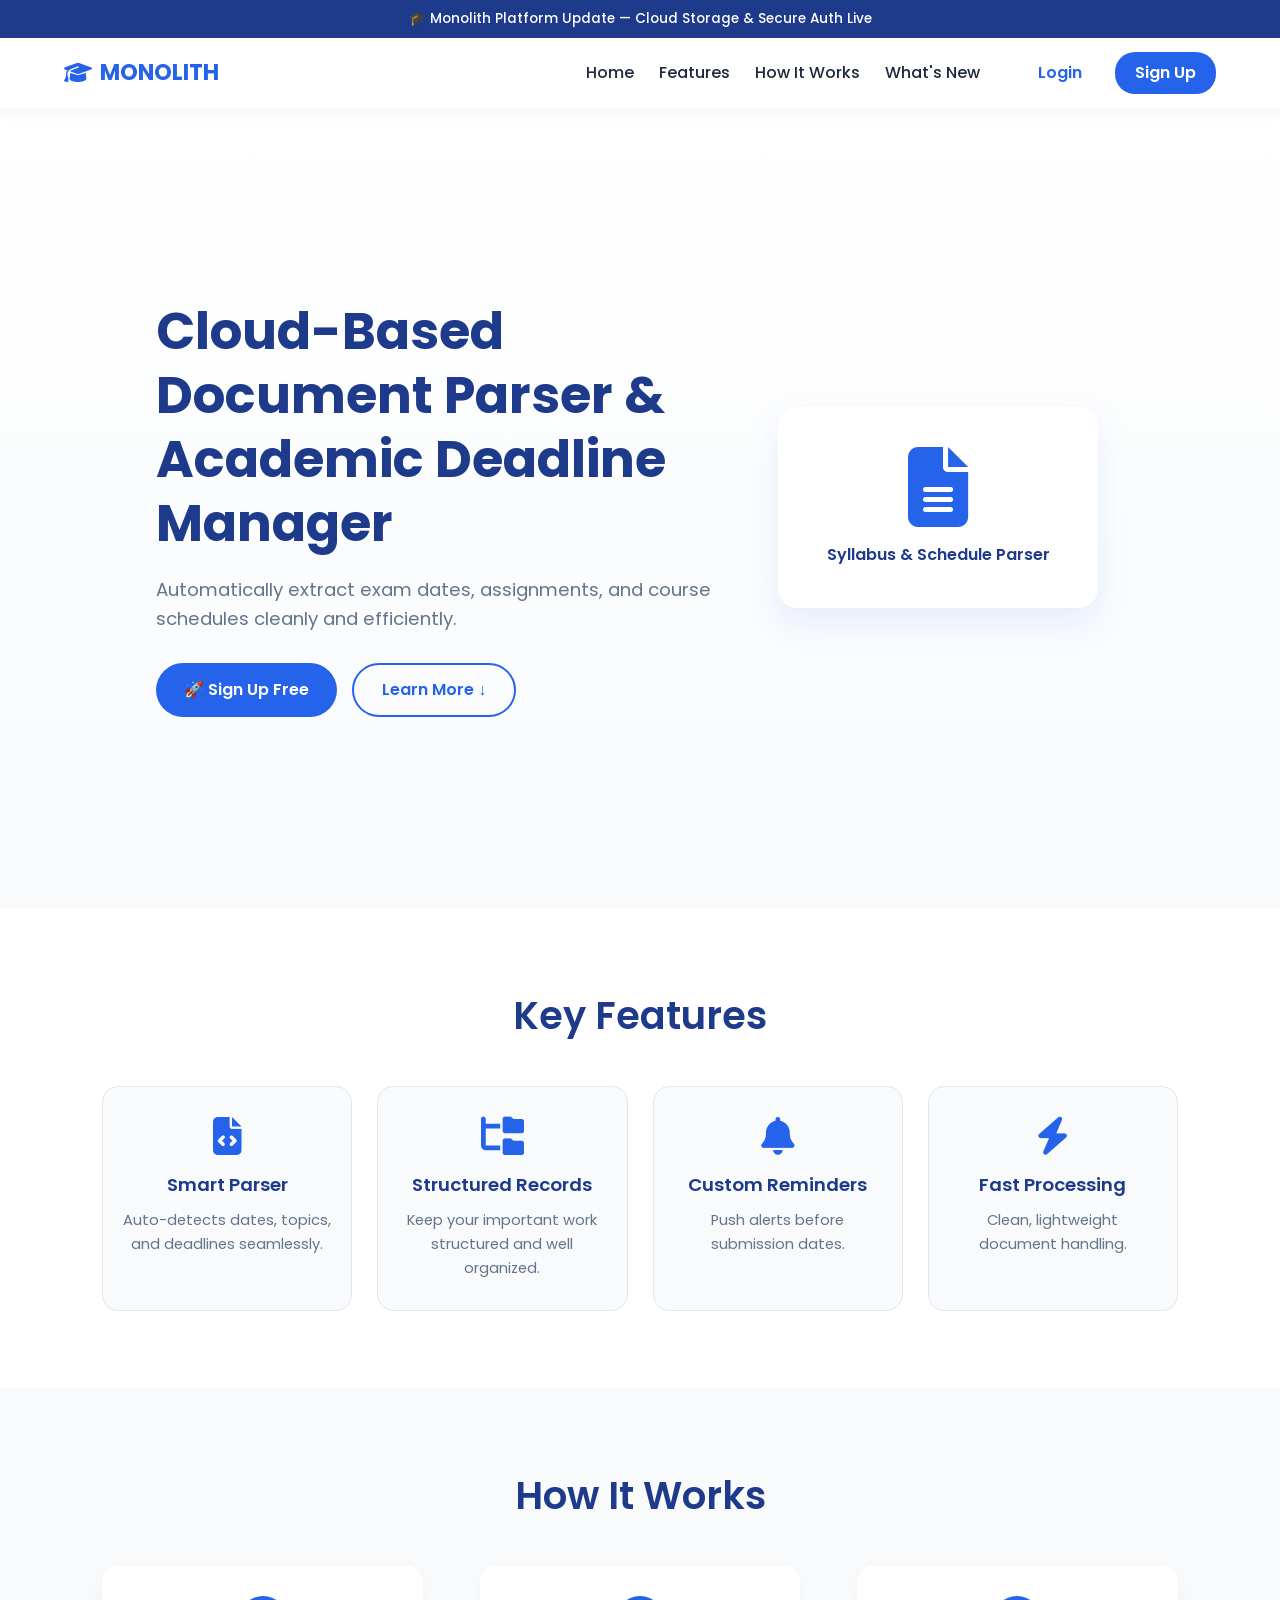
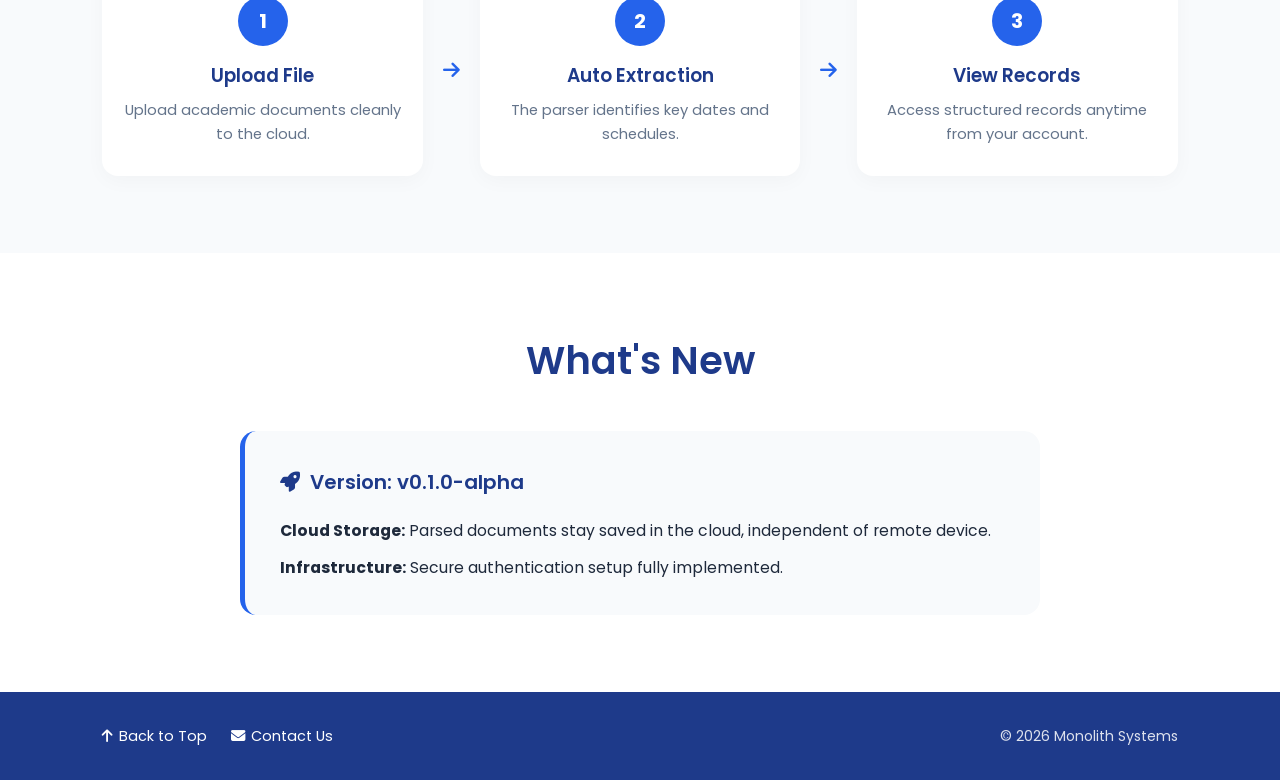
==== public/index.html @ 2d7fa91b "Implement App ID authentication and protected dashboard" ====
<!DOCTYPE html>
<html lang="en">
<head>
    <meta charset="UTF-8">
    <meta name="viewport" content="width=device-width, initial-scale=1.0, viewport-fit=cover">
    <title>Monolith | Cloud Academic Document Parser</title>

    <link rel="stylesheet" href="style.css">
    <link rel="preconnect" href="https://fonts.googleapis.com">
    <link href="https://fonts.googleapis.com/css2?family=Poppins:wght@300;400;500;600;700&display=swap" rel="stylesheet">
    <link rel="stylesheet" href="https://cdnjs.cloudflare.com/ajax/libs/font-awesome/6.6.0/css/all.min.css">
</head>

<body>

<!-- ================= TOP ANNOUNCEMENT BANNER ================= -->
<div class="top-banner">
    <p>🎓 Monolith Platform Update — Cloud Storage & Secure Auth Live</p>
</div>

<!-- ================= NAVBAR ================= -->
<header>
    <nav class="navbar">
        <a href="#home" class="logo">
            <i class="fa-solid fa-graduation-cap"></i> MONOLITH
        </a>

        <button class="mobile-toggle" id="mobileToggle" aria-label="Toggle Menu">
            <i class="fa-solid fa-bars"></i>
        </button>

        <div class="nav-container" id="navContainer">
            <ul class="nav-links">
                <li><a href="#home">Home</a></li>
                <li><a href="#features">Features</a></li>
                <li><a href="#how-it-works">How It Works</a></li>
                <li><a href="#whats-new">What's New</a></li>
            </ul>

            <div class="nav-actions">
                <a href="#login" id="navLoginBtn" class="btn-nav-login">Login</a>
                <a href="#signup" id="navSignupBtn" class="btn-nav-signup">Sign Up</a>
            </div>
        </div>
    </nav>
</header>

<main id="home">
    <!-- ================= HERO ================= -->
    <section class="hero">
        <div class="hero-container">
            <div class="hero-text">
                <h1>Cloud-Based Document Parser & Academic Deadline Manager</h1>
                <p>
                    Automatically extract exam dates, assignments, and course schedules cleanly and efficiently.
                </p>

                <div class="hero-buttons">
                    <a href="#signup" id="heroSignupBtn" class="primary-btn">🚀 Sign Up Free</a>
                    <a href="#how-it-works" class="secondary-btn">Learn More ↓</a>
                </div>
            </div>

            <div class="hero-image">
                <div class="graphic-card">
                    <i class="fa-solid fa-file-lines hero-icon"></i>
                    <p>Syllabus & Schedule Parser</p>
                </div>
            </div>
        </div>
    </section>

    <!-- ================= SECTION 1: KEY FEATURES ================= -->
    <section class="features" id="features">
        <h2>Key Features</h2>

        <div class="feature-grid">
            <article class="feature-card">
                <i class="fa-solid fa-file-code"></i>
                <h3>Smart Parser</h3>
                <p>Auto-detects dates, topics, and deadlines seamlessly.</p>
            </article>

            <article class="feature-card">
                <i class="fa-solid fa-folder-tree"></i>
                <h3>Structured Records</h3>
                <p>Keep your important work structured and well organized.</p>
            </article>

            <article class="feature-card">
                <i class="fa-solid fa-bell"></i>
                <h3>Custom Reminders</h3>
                <p>Push alerts before submission dates.</p>
            </article>

            <article class="feature-card">
                <i class="fa-solid fa-bolt"></i>
                <h3>Fast Processing</h3>
                <p>Clean, lightweight document handling.</p>
            </article>
        </div>
    </section>

    <!-- ================= SECTION 2: HOW IT WORKS ================= -->
    <section class="workflow" id="how-it-works">
        <h2>How It Works</h2>

        <div class="workflow-container">
            <div class="step">
                <div class="number">1</div>
                <h3>Upload File</h3>
                <p>Upload academic documents cleanly to the cloud.</p>
            </div>

            <div class="step-arrow"><i class="fa-solid fa-arrow-right"></i></div>

            <div class="step">
                <div class="number">2</div>
                <h3>Auto Extraction</h3>
                <p>The parser identifies key dates and schedules.</p>
            </div>

            <div class="step-arrow"><i class="fa-solid fa-arrow-right"></i></div>

            <div class="step">
                <div class="number">3</div>
                <h3>View Records</h3>
                <p>Access structured records anytime from your account.</p>
            </div>
        </div>
    </section>

    <!-- ================= SECTION 3: WHAT'S NEW ================= -->
    <section class="whats-new" id="whats-new">
        <h2>What's New</h2>

        <div class="whats-new-card">
            <h3><i class="fa-solid fa-rocket"></i> Version: v0.1.0-alpha</h3>
            <ul>
                <li><strong>Cloud Storage:</strong> Parsed documents stay saved in the cloud, independent of remote device.</li>
                <li><strong>Infrastructure:</strong> Secure authentication setup fully implemented.</li>
            </ul>
        </div>
    </section>
</main>

<!-- ================= FOOTER ================= -->
<footer>
    <div class="footer-bar">
        <div class="footer-left">
            <a href="#home" class="footer-link"><i class="fa-solid fa-arrow-up"></i> Back to Top</a>
            <a href="mailto:support@monolith.com" class="footer-link"><i class="fa-solid fa-envelope"></i> Contact Us</a>
        </div>
        <div class="footer-right">
            <p>© 2026 Monolith Systems</p>
        </div>
    </div>
</footer>

<script src="index.js"></script>

</body>
</html>
---- public/style.css ----
/* =========================
   Google Font & Global Reset
========================= */
* {
    margin: 0;
    padding: 0;
    box-sizing: border-box;
    scroll-behavior: smooth;
}

:root {
    --primary: #2563eb;
    --primary-dark: #1e3a8a;
    --text-dark: #1e293b;
    --text-muted: #64748b;
    --bg-light: #f8fafc;
    --white: #ffffff;
    --target-tap-size: 44px;
}

body {
    font-family: 'Poppins', sans-serif;
    background: var(--bg-light);
    color: var(--text-dark);
    line-height: 1.6;
    overflow-x: hidden;
    -webkit-tap-highlight-color: transparent;
}

section {
    padding: clamp(3rem, 6vw, 6rem) 8%;
}

h1 {
    font-size: clamp(2rem, 4vw, 3.2rem);
    font-weight: 700;
    color: var(--primary-dark);
    line-height: 1.25;
}

h2 {
    font-size: clamp(1.75rem, 3vw, 2.5rem);
    font-weight: 600;
    text-align: center;
    color: var(--primary-dark);
    margin-bottom: 2.5rem;
}

h3 {
    font-weight: 600;
}

a {
    text-decoration: none;
    color: inherit;
}

ul {
    list-style: none;
}

/* =========================
    Top Announcement Banner
========================= */
.top-banner {
    background: var(--primary-dark);
    color: var(--white);
    text-align: center;
    padding: 8px 15px;
    font-size: 0.85rem;
    font-weight: 500;
    position: relative;
    z-index: 1001;
}

/* =========================
        Header & Navbar
========================= */
header {
    position: sticky;
    top: 0;
    width: 100%;
    background: var(--white);
    box-shadow: 0 4px 15px rgba(0, 0, 0, 0.05);
    z-index: 1000;
}

.navbar {
    width: 90%;
    max-width: 1200px;
    margin: auto;
    display: flex;
    justify-content: space-between;
    align-items: center;
    height: 70px;
}

.logo {
    font-size: 1.4rem;
    font-weight: 700;
    color: var(--primary);
    display: flex;
    align-items: center;
    gap: 8px;
}

.nav-container {
    display: flex;
    align-items: center;
    gap: 40px;
}

.nav-links {
    display: flex;
    gap: 25px;
}

/* Updated Nav Links with Smooth Blue Underline */
.nav-links a {
    color: var(--text-dark);
    font-weight: 500;
    position: relative;
    padding-bottom: 4px;
    transition: color 0.3s ease;
}

.nav-links a::after {
    content: '';
    position: absolute;
    bottom: 0;
    left: 0;
    width: 0;
    height: 3px;
    background-color: var(--primary);
    border-radius: 2px;
    transition: width 0.3s ease-in-out;
}

.nav-links a:hover::after {
    width: 100%;
}

.nav-links a:hover {
    color: var(--text-dark);
}

.nav-actions {
    display: flex;
    align-items: center;
    gap: 15px;
}

.btn-nav-login {
    color: var(--primary);
    font-weight: 600;
    padding: 8px 18px;
    border-radius: 20px;
    transition: background 0.3s ease;
}

.btn-nav-login:hover {
    background: #e0e7ff;
}

.btn-nav-signup {
    background: var(--primary);
    color: var(--white);
    font-weight: 600;
    padding: 8px 20px;
    border-radius: 20px;
    transition: background 0.3s ease;
}

.btn-nav-signup:hover {
    background: #1d4ed8;
}

.mobile-toggle {
    display: none;
    background: none;
    border: none;
    font-size: 1.5rem;
    color: var(--text-dark);
    cursor: pointer;
    min-width: var(--target-tap-size);
    min-height: var(--target-tap-size);
}

/* =========================
        Hero Section
========================= */
.hero {
    min-height: calc(100dvh - 100px);
    display: flex;
    align-items: center;
    background: linear-gradient(180deg, #ffffff 0%, var(--bg-light) 100%);
}

.hero-container {
    width: 90%;
    max-width: 1200px;
    margin: auto;
    display: flex;
    justify-content: space-between;
    align-items: center;
    gap: 40px;
}

.hero-text {
    flex: 1.2;
}

.hero-text p {
    font-size: clamp(1rem, 1.8vw, 1.15rem);
    color: var(--text-muted);
    margin: 20px 0 30px;
}

.hero-buttons {
    display: flex;
    gap: 15px;
    flex-wrap: wrap;
}

.primary-btn,
.secondary-btn {
    display: inline-flex;
    align-items: center;
    justify-content: center;
    min-height: var(--target-tap-size);
    padding: 12px 28px;
    border-radius: 30px;
    font-weight: 600;
    transition: all 0.3s ease;
}

.primary-btn {
    background: var(--primary);
    color: var(--white);
}

.primary-btn:hover {
    background: #1d4ed8;
    transform: translateY(-2px);
}

.secondary-btn {
    border: 2px solid var(--primary);
    color: var(--primary);
}

.secondary-btn:hover {
    background: var(--primary);
    color: var(--white);
    transform: translateY(-2px);
}

.hero-image {
    flex: 0.8;
    display: flex;
    justify-content: center;
}

.graphic-card {
    background: var(--white);
    padding: 40px 30px;
    border-radius: 20px;
    box-shadow: 0 15px 35px rgba(37, 99, 235, 0.1);
    text-align: center;
    width: 100%;
    max-width: 320px;
}

.hero-icon {
    font-size: 80px;
    color: var(--primary);
    margin-bottom: 15px;
}

.graphic-card p {
    font-weight: 600;
    color: var(--primary-dark);
}

/* =========================
   Section 1: Key Features
========================= */
.features {
    background: var(--white);
}

.feature-grid {
    display: grid;
    grid-template-columns: repeat(auto-fit, minmax(220px, 1fr));
    gap: 25px;
    max-width: 1200px;
    margin: auto;
}

.feature-card {
    background: var(--bg-light);
    border-radius: 16px;
    padding: 30px 20px;
    text-align: center;
    transition: transform 0.3s ease, box-shadow 0.3s ease;
    border: 1px solid #e2e8f0;
}

.feature-card:hover {
    transform: translateY(-5px);
    box-shadow: 0 10px 25px rgba(0, 0, 0, 0.05);
}

.feature-card i {
    font-size: 38px;
    color: var(--primary);
    margin-bottom: 15px;
}

.feature-card h3 {
    font-size: 1.15rem;
    color: var(--primary-dark);
    margin-bottom: 10px;
}

.feature-card p {
    font-size: 0.92rem;
    color: var(--text-muted);
}

/* =========================
   Section 2: How It Works
========================= */
.workflow {
    background: var(--bg-light);
}

.workflow-container {
    display: flex;
    justify-content: center;
    align-items: center;
    gap: 20px;
    max-width: 1100px;
    margin: auto;
}

.step {
    background: var(--white);
    flex: 1;
    padding: 30px 20px;
    border-radius: 16px;
    text-align: center;
    box-shadow: 0 5px 20px rgba(0,0,0,0.03);
}

.number {
    width: 50px;
    height: 50px;
    margin: 0 auto 15px;
    border-radius: 50%;
    background: var(--primary);
    color: var(--white);
    display: flex;
    align-items: center;
    justify-content: center;
    font-size: 1.25rem;
    font-weight: 700;
}

.step h3 {
    color: var(--primary-dark);
    margin-bottom: 8px;
}

.step p {
    font-size: 0.92rem;
    color: var(--text-muted);
}

.step-arrow {
    color: var(--primary);
    font-size: 1.2rem;
}

/* =========================
   Section 3: What's New
========================= */
.whats-new {
    background: var(--white);
}

.whats-new-card {
    max-width: 800px;
    margin: auto;
    background: var(--bg-light);
    border-radius: 16px;
    padding: 35px;
    border-left: 5px solid var(--primary);
}

.whats-new-card h3 {
    color: var(--primary-dark);
    font-size: 1.25rem;
    margin-bottom: 20px;
    display: flex;
    align-items: center;
    gap: 10px;
}

.whats-new-card ul {
    display: flex;
    flex-direction: column;
    gap: 12px;
}

.whats-new-card li {
    font-size: 0.98rem;
    color: var(--text-dark);
}

/* =========================
        Single-Bar Footer
========================= */
footer {
    background: var(--primary-dark);
    color: var(--white);
    padding: 22px 8%;
}

.footer-bar {
    max-width: 1200px;
    margin: auto;
    display: flex;
    justify-content: space-between;
    align-items: center;
    flex-wrap: wrap;
    gap: 15px;
}

.footer-left {
    display: flex;
    align-items: center;
    gap: 1.5rem;
}

.footer-link {
    color: var(--white);
    font-size: 0.9rem;
    display: inline-flex;
    align-items: center;
    gap: 6px;
    min-height: var(--target-tap-size);
    transition: opacity 0.2s ease;
}

.footer-link:hover {
    opacity: 0.8;
}

.footer-right p {
    font-size: 0.88rem;
    opacity: 0.85;
}

/* =========================
    Responsive Modifications
========================= */
@media (max-width: 992px) {
    .workflow-container {
        flex-direction: column;
    }

    .step-arrow {
        transform: rotate(90deg);
        margin: -5px 0;
    }

    .step {
        width: 100%;
    }
}

@media (max-width: 768px) {
    .mobile-toggle {
        display: block;
    }

    .nav-container {
        position: fixed;
        top: 70px;
        left: -100%;
        width: 100%;
        height: calc(100vh - 70px);
        background: var(--white);
        flex-direction: column;
        justify-content: flex-start;
        padding: 40px 20px;
        gap: 30px;
        transition: left 0.3s ease;
    }

    .nav-container.active {
        left: 0;
    }

    .nav-links {
        flex-direction: column;
        align-items: center;
        gap: 20px;
    }

    .nav-actions {
        flex-direction: column;
        width: 100%;
        max-width: 280px;
    }

    .btn-nav-login,
    .btn-nav-signup {
        width: 100%;
        text-align: center;
    }

    .hero-container {
        flex-direction: column;
        text-align: center;
    }

    .hero-buttons {
        justify-content: center;
        width: 100%;
    }

    .primary-btn,
    .secondary-btn {
        width: 100%;
    }

    .hero-image {
        margin-top: 10px;
    }

    .footer-bar {
        flex-direction: column;
        text-align: center;
        justify-content: center;
    }
}
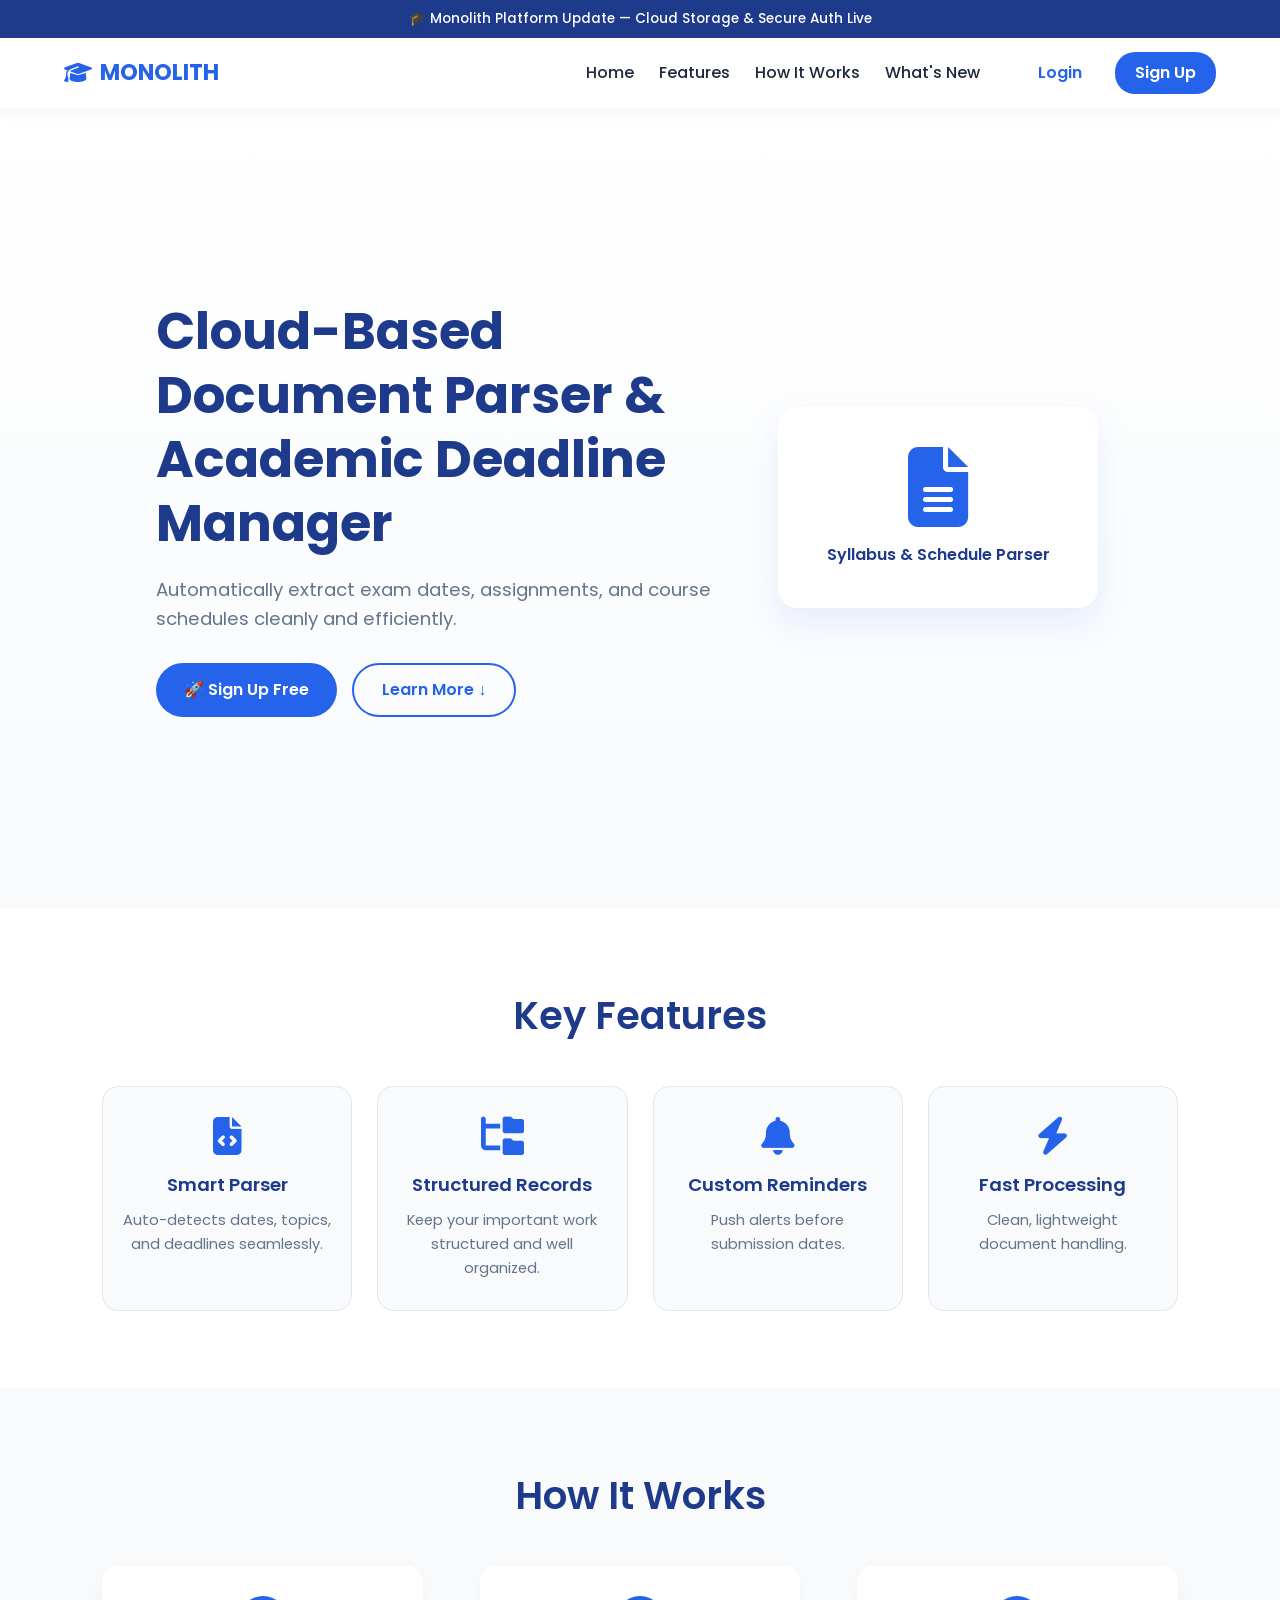
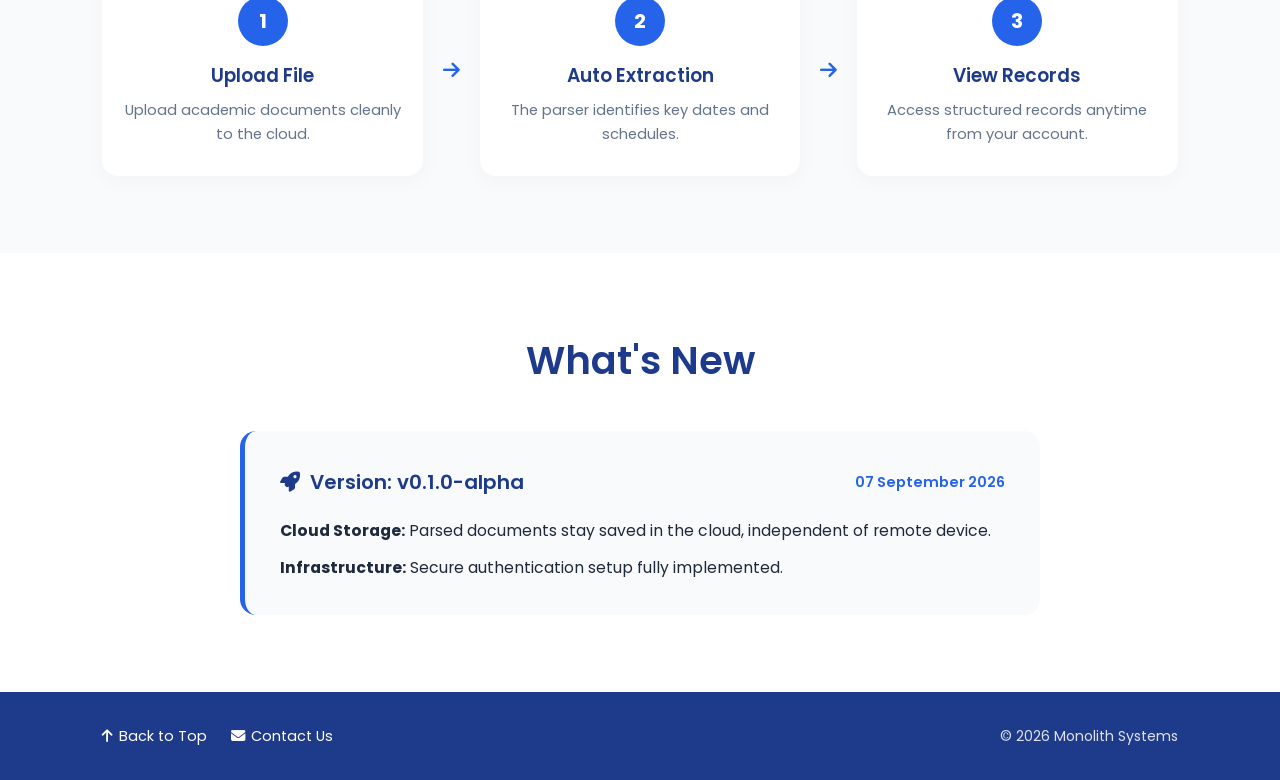
==== commit 841618c3: "Fixed Landing page UI and other minor bugs" ====
--- a/public/index.html
+++ b/public/index.html
@@ -135,7 +135,10 @@
         <h2>What's New</h2>
 
         <div class="whats-new-card">
-            <h3><i class="fa-solid fa-rocket"></i> Version: v0.1.0-alpha</h3>
+            <div class="whats-new-header">
+                <h3><i class="fa-solid fa-rocket"></i> Version: v0.1.0-alpha</h3>
+                <span class="version-date">07 September 2026</span>
+            </div>
             <ul>
                 <li><strong>Cloud Storage:</strong> Parsed documents stay saved in the cloud, independent of remote device.</li>
                 <li><strong>Infrastructure:</strong> Secure authentication setup fully implemented.</li>
--- a/public/style.css
+++ b/public/style.css
@@ -115,7 +115,7 @@
     gap: 25px;
 }
 
-/* Updated Nav Links with Smooth Blue Underline */
+/* Nav Links with Smooth Blue Underline */
 .nav-links a {
     color: var(--text-dark);
     font-weight: 500;
@@ -398,13 +398,29 @@
     border-left: 5px solid var(--primary);
 }
 
-.whats-new-card h3 {
+.whats-new-header {
+    display: flex;
+    justify-content: space-between;
+    align-items: center;
+    width: 100%;
+    margin-bottom: 20px;
+    gap: 15px;
+}
+
+.whats-new-header h3 {
     color: var(--primary-dark);
     font-size: 1.25rem;
-    margin-bottom: 20px;
     display: flex;
     align-items: center;
     gap: 10px;
+    margin: 0;
+}
+
+.version-date {
+    font-size: 0.9rem;
+    font-weight: 600;
+    color: var(--primary);
+    white-space: nowrap;
 }
 
 .whats-new-card ul {
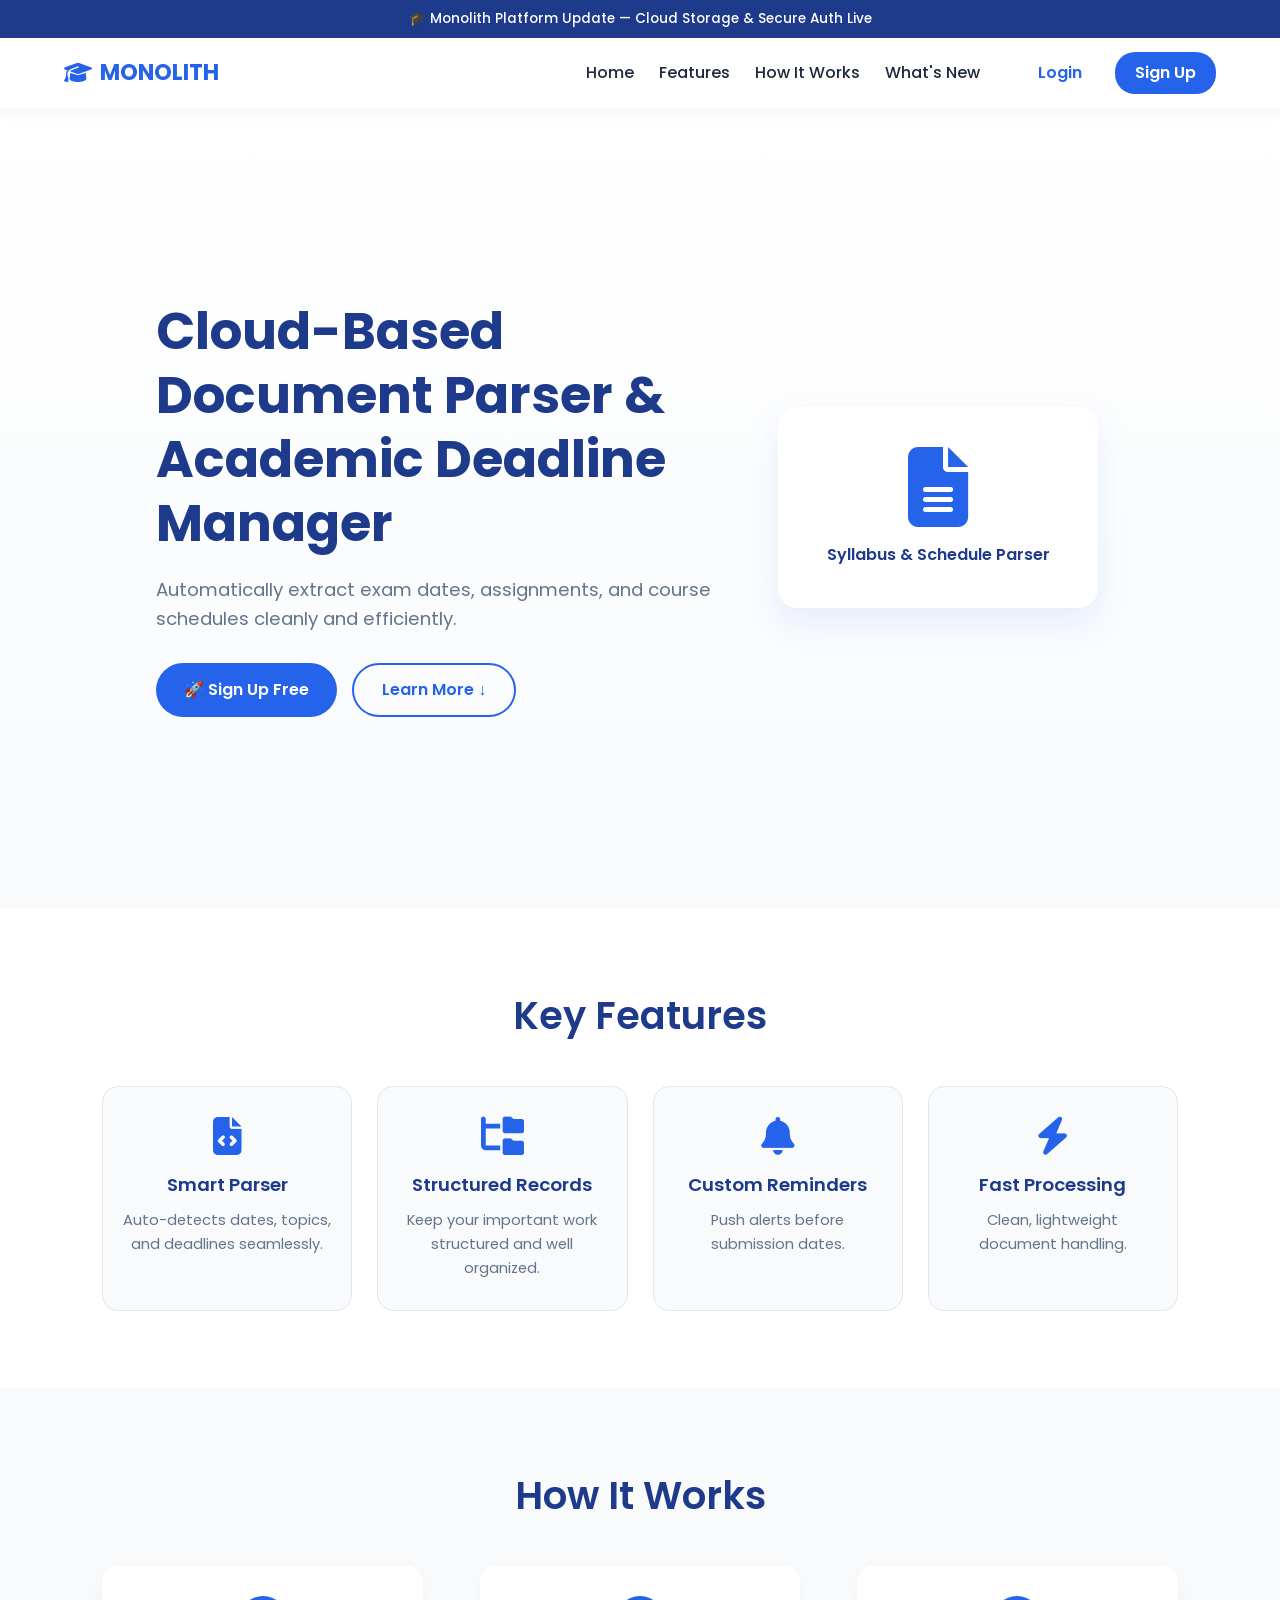
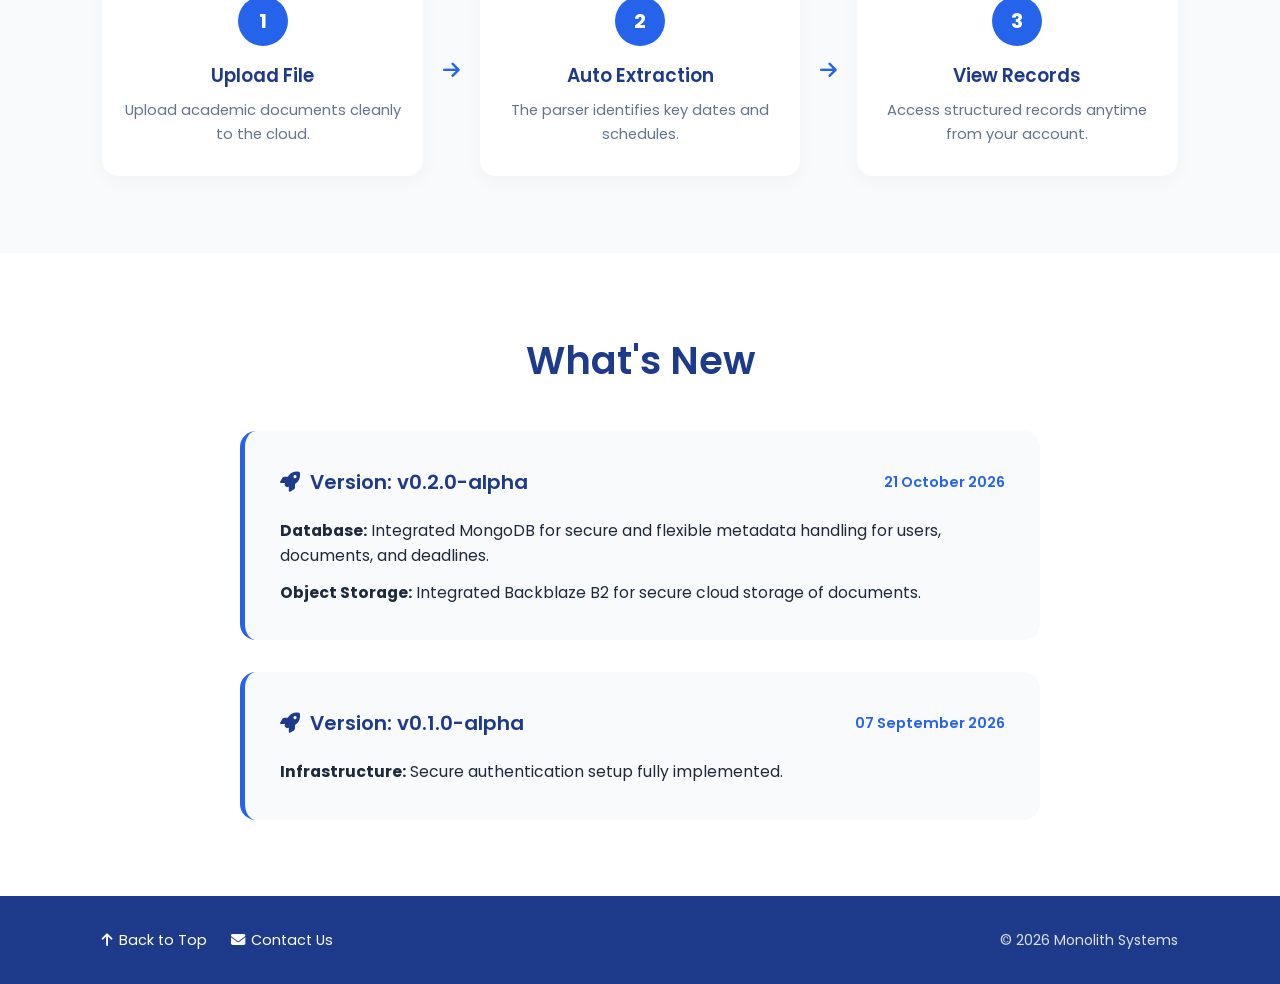
==== commit 9f7b35d9: "Object Storage connected successfully, Courses and Documents CRUD completed" ====
--- a/public/index.html
+++ b/public/index.html
@@ -131,20 +131,30 @@
     </section>
 
     <!-- ================= SECTION 3: WHAT'S NEW ================= -->
-    <section class="whats-new" id="whats-new">
-        <h2>What's New</h2>
+<section class="whats-new" id="whats-new">
+    <h2>What's New</h2>
 
-        <div class="whats-new-card">
-            <div class="whats-new-header">
-                <h3><i class="fa-solid fa-rocket"></i> Version: v0.1.0-alpha</h3>
-                <span class="version-date">07 September 2026</span>
-            </div>
-            <ul>
-                <li><strong>Cloud Storage:</strong> Parsed documents stay saved in the cloud, independent of remote device.</li>
-                <li><strong>Infrastructure:</strong> Secure authentication setup fully implemented.</li>
-            </ul>
+    <div class="whats-new-card">
+        <div class="whats-new-header">
+            <h3><i class="fa-solid fa-rocket"></i> Version: v0.2.0-alpha</h3>
+            <span class="version-date">21 October 2026</span>
         </div>
-    </section>
+        <ul>
+            <li><strong>Database:</strong> Integrated MongoDB for secure and flexible metadata handling for users, documents, and deadlines.</li>
+            <li><strong>Object Storage:</strong> Integrated Backblaze B2 for secure cloud storage of documents.</li>
+        </ul>
+    </div>
+
+    <div class="whats-new-card">
+        <div class="whats-new-header">
+            <h3><i class="fa-solid fa-rocket"></i> Version: v0.1.0-alpha</h3>
+            <span class="version-date">07 September 2026</span>
+        </div>
+        <ul>
+            <li><strong>Infrastructure:</strong> Secure authentication setup fully implemented.</li>
+        </ul>
+    </div>
+</section>
 </main>
 
 <!-- ================= FOOTER ================= -->
--- a/public/style.css
+++ b/public/style.css
@@ -432,6 +432,10 @@
 .whats-new-card li {
     font-size: 0.98rem;
     color: var(--text-dark);
+}
+
+.whats-new-card + .whats-new-card {
+    margin-top: clamp(1rem, 3vw, 2rem);
 }
 
 /* =========================
@@ -561,4 +565,4 @@
         text-align: center;
         justify-content: center;
     }
-}+}
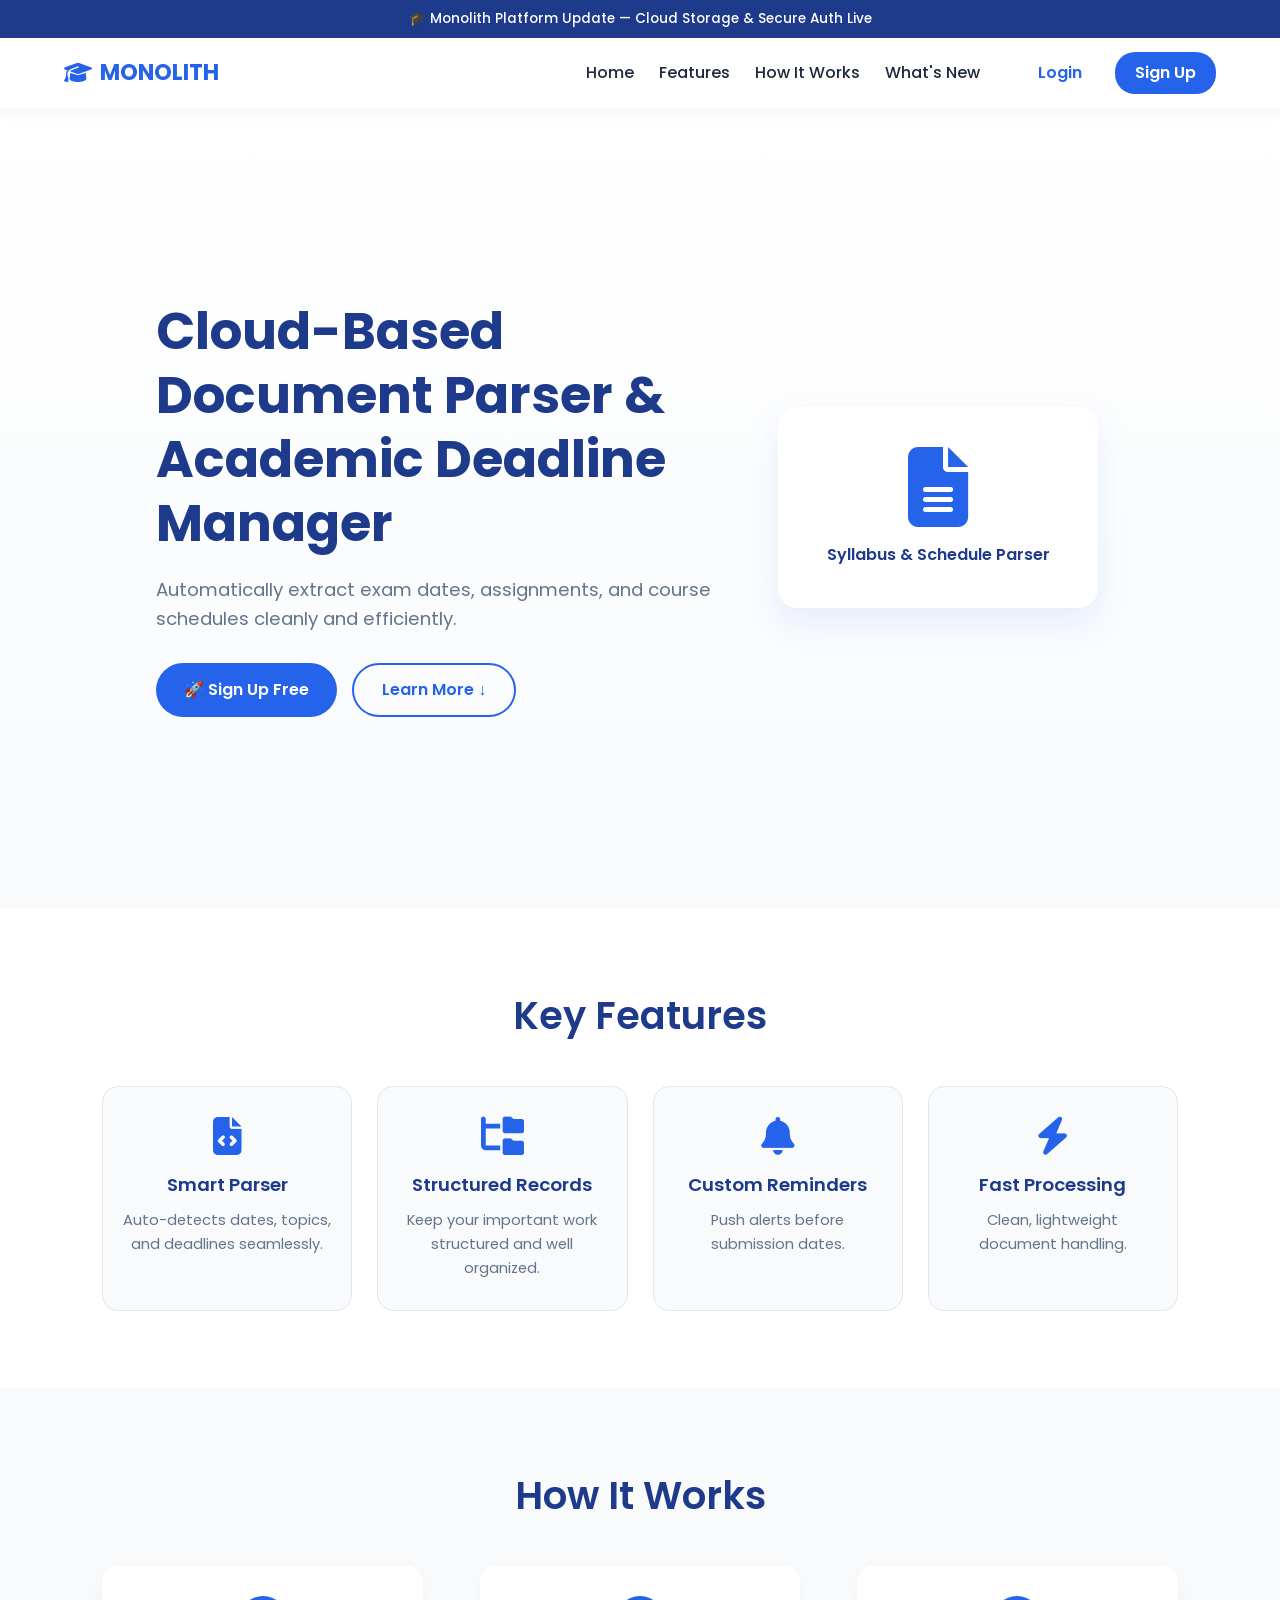
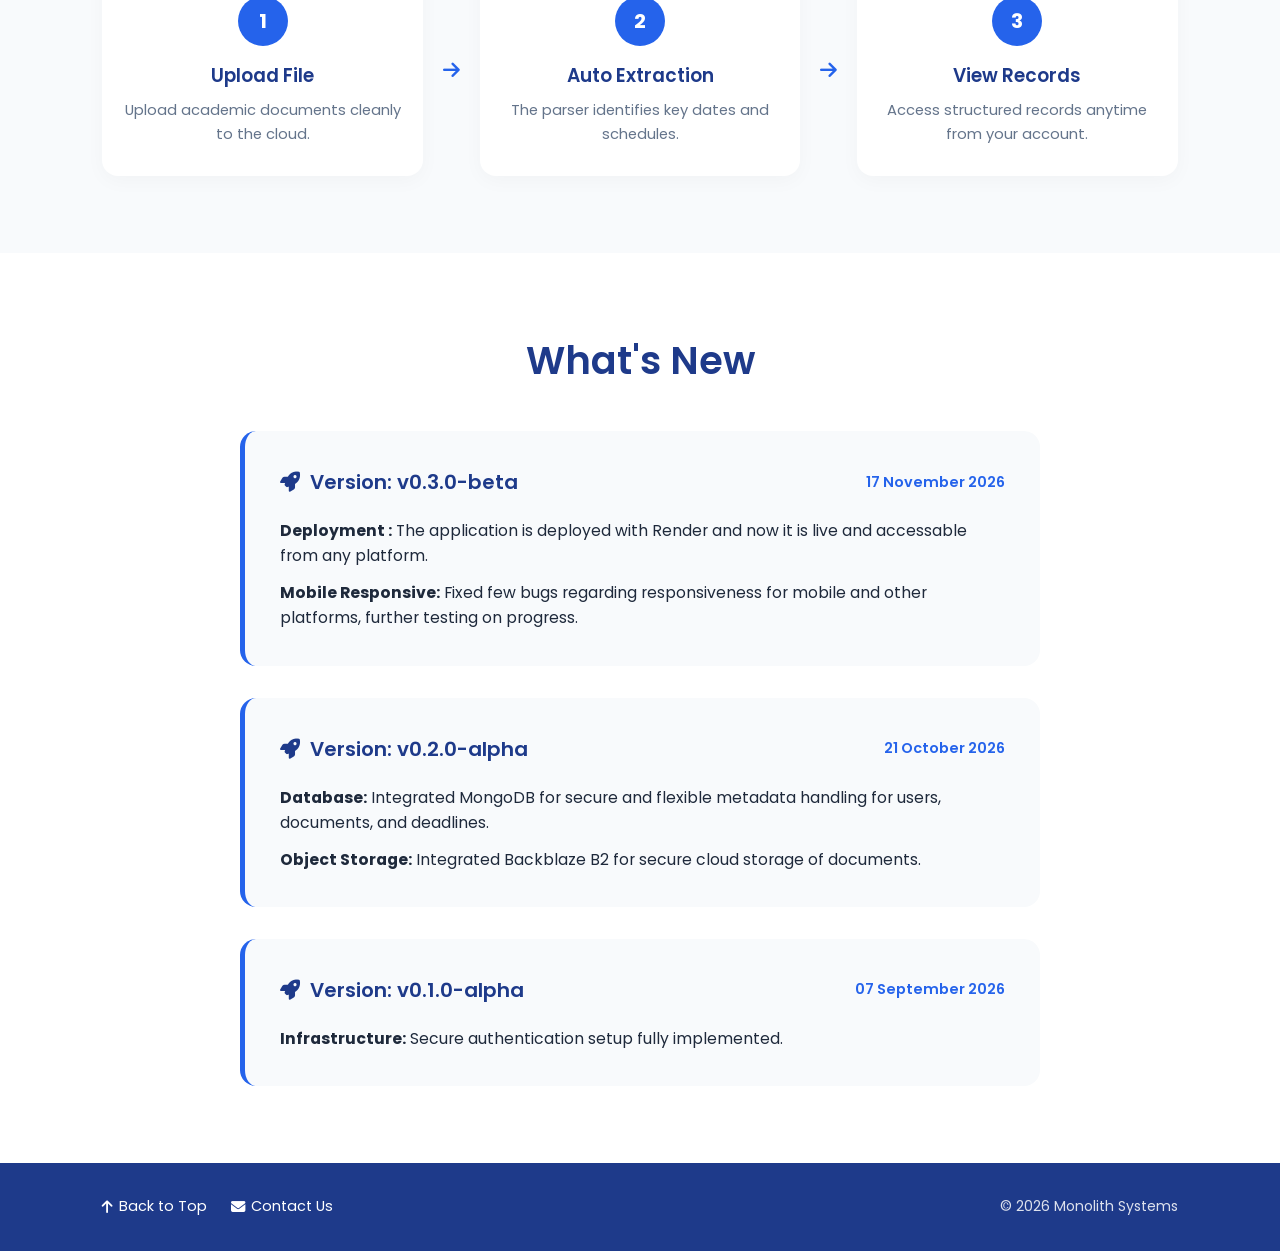
==== commit 769481f8: "Fixed Nav toggle for mobile and updated Dev log" ====
--- a/public/index.html
+++ b/public/index.html
@@ -136,6 +136,17 @@
 
     <div class="whats-new-card">
         <div class="whats-new-header">
+            <h3><i class="fa-solid fa-rocket"></i> Version: v0.3.0-beta</h3>
+            <span class="version-date">17 November 2026</span>
+        </div>
+        <ul>
+            <li><strong>Deployment :</strong> The application is deployed with Render and now it is live and accessable from any platform.</li>
+            <li><strong>Mobile Responsive:</strong> Fixed few bugs regarding responsiveness for mobile and other platforms, further testing on progress.</li>
+        </ul>
+    </div>
+
+    <div class="whats-new-card">
+        <div class="whats-new-header">
             <h3><i class="fa-solid fa-rocket"></i> Version: v0.2.0-alpha</h3>
             <span class="version-date">21 October 2026</span>
         </div>
